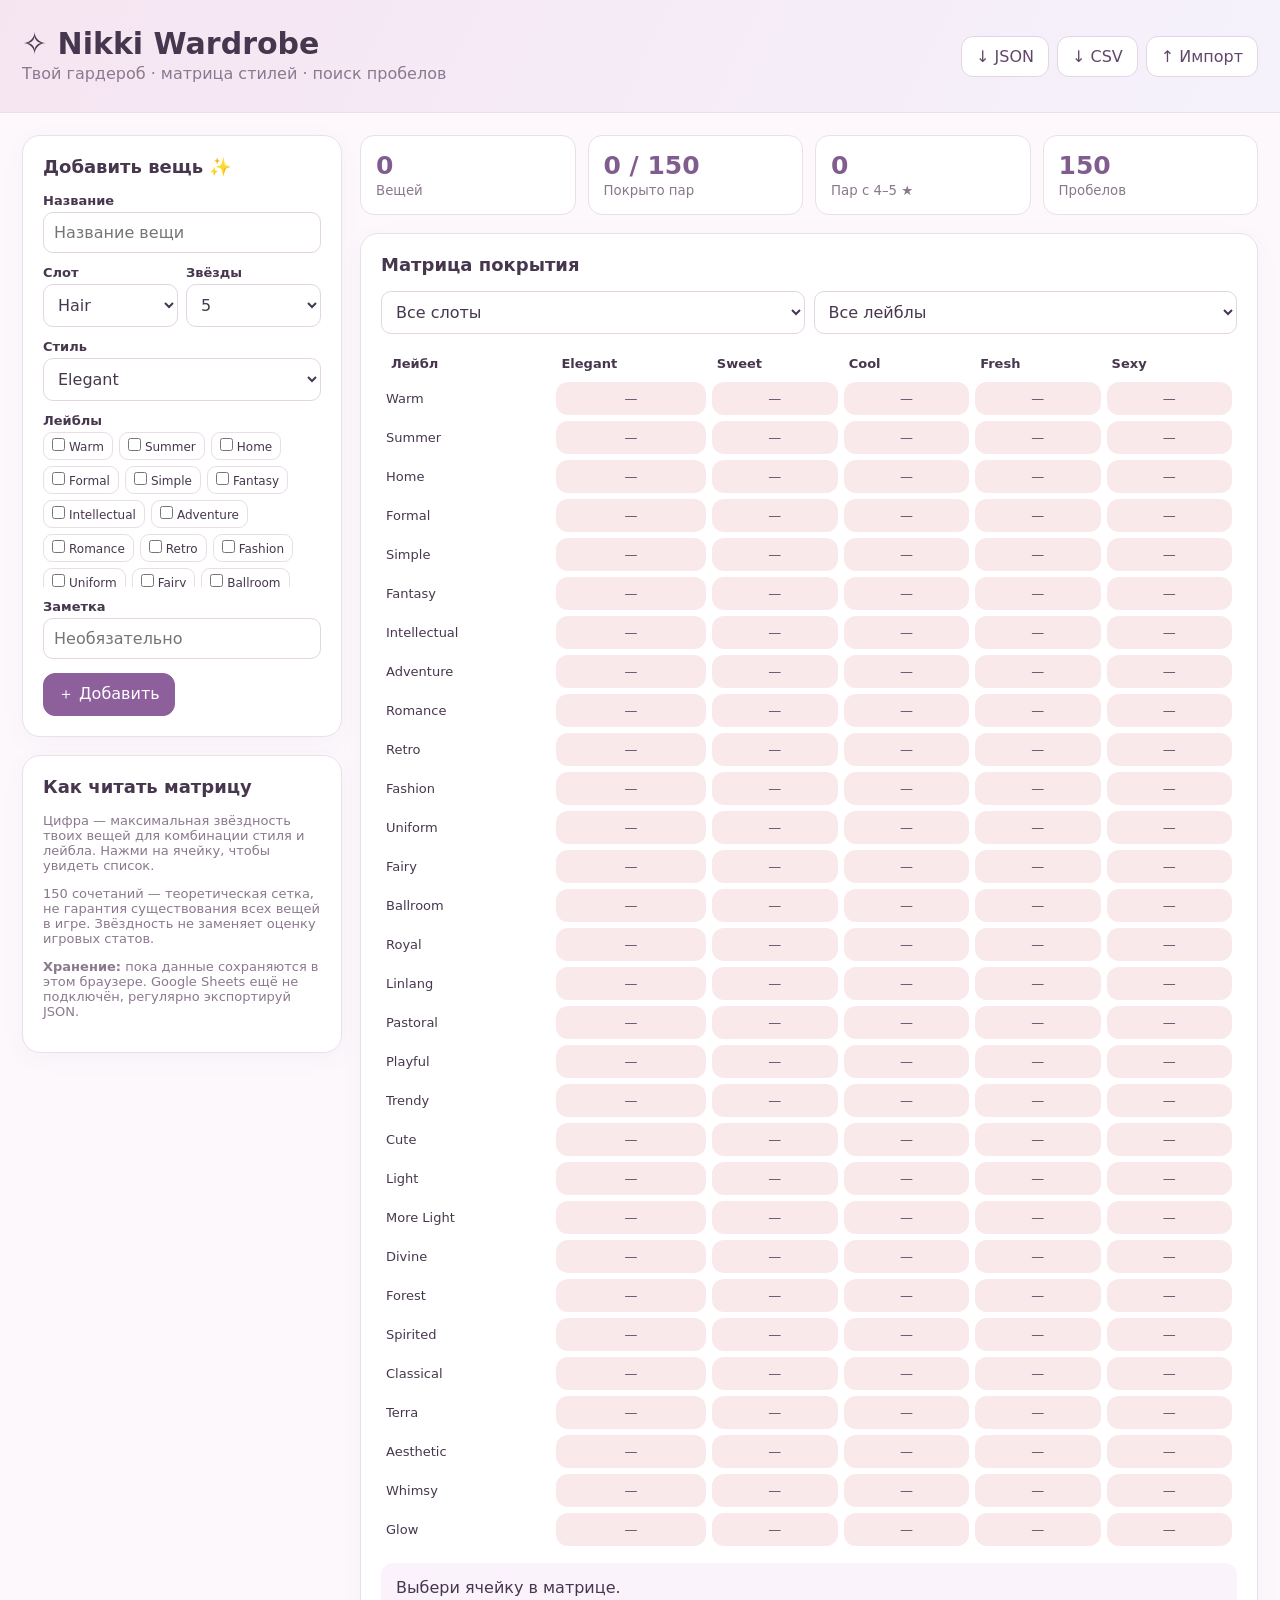
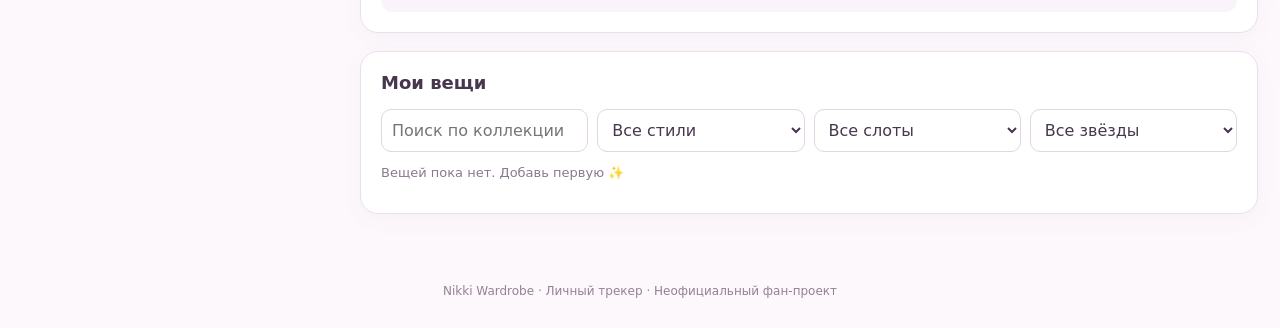
==== index.html @ 973f0a16 "Add Nikki Wardrobe collection tracker" ====
<!doctype html><html lang="ru"><head><meta charset="utf-8"><meta name="viewport" content="width=device-width,initial-scale=1"><title>Nikki Wardrobe</title><style>
:root{font-family:Inter,system-ui,sans-serif;color:#47374e;background:#fcf8fc}*{box-sizing:border-box}body{margin:0}header{padding:26px max(22px,calc((100% - 1240px)/2));background:linear-gradient(115deg,#f5e5f1,#f5f2fc);border-bottom:1px solid #ebdfe9;display:flex;align-items:center;justify-content:space-between;gap:16px;flex-wrap:wrap}h1{margin:0;font-size:30px}p{color:#8c788f}button,input,select,textarea{font:inherit}button{border:1px solid #e4d4e4;border-radius:12px;padding:10px 14px;background:white;color:#62466a;cursor:pointer}button:hover{background:#f9eafa}button.primary{background:#8d609c;color:white;border-color:#8d609c}button.warn{color:#b35a70}input,select,textarea{background:white;border:1px solid #e4d4e4;border-radius:10px;padding:10px;width:100%;color:#47374e}.layout{max-width:1280px;margin:auto;padding:22px;display:grid;grid-template-columns:320px 1fr;gap:18px}.panel{background:#fff;border:1px solid #ebdfe9;border-radius:18px;padding:20px;box-shadow:0 5px 24px #78567a0b;margin-bottom:18px}h2{font-size:18px;margin:0 0 16px}label.field{display:block;font-size:13px;font-weight:600;margin:12px 0 4px}.flex{display:flex;gap:8px;flex-wrap:wrap;align-items:center}.flex>*{flex:1}.tags{display:flex;flex-wrap:wrap;gap:6px;max-height:155px;overflow:auto}.tag{border:1px solid #eadde8;padding:5px 8px;border-radius:9px;font-size:12px;cursor:pointer}.tag:has(input:checked){background:#eddbef;border-color:#b67abf}.tag input{width:auto;margin:0 4px 0 0}.muted{color:#8b788e;font-size:13px}.stats{display:grid;grid-template-columns:repeat(4,1fr);gap:12px;margin-bottom:18px}.stat{background:white;border:1px solid #ebdfe9;border-radius:14px;padding:15px}.stat b{display:block;font-size:25px;color:#815d8f}.stat small{color:#8a788b}.toolbar{display:flex;gap:9px;flex-wrap:wrap;margin-bottom:12px}.toolbar select,.toolbar input{width:auto;flex:1;min-width:130px}.scroll{overflow:auto}.matrix{border-collapse:separate;border-spacing:4px;width:100%;font-size:13px}.matrix th{text-align:left;position:sticky;top:0;background:white;padding:6px}.matrix td:first-child{white-space:nowrap}.cell{display:block;width:100%;min-width:55px;padding:9px 5px;border:0;background:#fae9ea}.cell.weak{background:#ffedcc}.cell.four{background:#dcefe5}.cell.five{background:#b8e3ce}.cell:focus{outline:2px solid #9464aa}.entry{padding:12px 0;border-bottom:1px solid #f0e9f0;display:flex;justify-content:space-between;gap:10px}.entry b{display:block}.mini{display:inline-block;padding:3px 8px;background:#f5edf5;border-radius:6px;margin:3px 4px 0 0;font-size:12px}#details{padding:15px;border-radius:12px;background:#faf3fb;margin-top:12px}#notice{margin-left:12px;color:#8d609c}.actions{display:flex;gap:8px;flex-wrap:wrap}footer{padding:30px;text-align:center;color:#948195;font-size:12px}@media(max-width:830px){.layout{display:block}.stats{grid-template-columns:repeat(2,1fr)}header{padding:22px}}
</style></head><body><header><div><h1>✧ Nikki Wardrobe</h1><p style="margin:3px 0">Твой гардероб · матрица стилей · поиск пробелов</p></div><div class="actions"><button id="json">↓ JSON</button><button id="csv">↓ CSV</button><button id="import">↑ Импорт</button><input type="file" id="upload" accept=".json,.csv" hidden></div></header><div class="layout"><aside><section class="panel"><h2 id="formtitle">Добавить вещь ✨</h2><form id="form"><label class="field">Название</label><input id="name" required maxlength="100" placeholder="Название вещи"><div class="flex"><div><label class="field">Слот</label><select id="slot"></select></div><div><label class="field">Звёзды</label><select id="stars"><option>2</option><option>3</option><option>4</option><option selected>5</option></select></div></div><label class="field">Стиль</label><select id="style"></select><label class="field">Лейблы</label><div class="tags" id="tags"></div><label class="field">Заметка</label><input id="notes" placeholder="Необязательно"><div class="actions" style="margin-top:14px"><button type="submit" class="primary" id="submit">＋ Добавить</button><button type="button" id="cancel" hidden>Отмена</button></div></form></section><section class="panel"><h2>Как читать матрицу</h2><p class="muted">Цифра — максимальная звёздность твоих вещей для комбинации стиля и лейбла. Нажми на ячейку, чтобы увидеть список.</p><p class="muted">150 сочетаний — теоретическая сетка, не гарантия существования всех вещей в игре. Звёздность не заменяет оценку игровых статов.</p><p class="muted"><b>Хранение:</b> пока данные сохраняются в этом браузере. Google Sheets ещё не подключён, регулярно экспортируй JSON.</p></section></aside><main><div class="stats"><div class="stat"><b id="total">0</b><small>Вещей</small></div><div class="stat"><b id="covered">0 / 150</b><small>Покрыто пар</small></div><div class="stat"><b id="strong">0</b><small>Пар с 4–5 ★</small></div><div class="stat"><b id="missing">150</b><small>Пробелов</small></div></div><section class="panel"><h2>Матрица покрытия</h2><div class="toolbar"><select id="matrixslot"><option value="">Все слоты</option></select><select id="matrixfilter"><option value="all">Все лейблы</option><option value="missing">С пробелами</option><option value="covered">С покрытием</option></select></div><div class="scroll"><table class="matrix"><thead><tr><th>Лейбл</th><th>Elegant</th><th>Sweet</th><th>Cool</th><th>Fresh</th><th>Sexy</th></tr></thead><tbody id="matrix"></tbody></table></div><div id="details">Выбери ячейку в матрице.</div></section><section class="panel"><h2>Мои вещи</h2><div class="toolbar"><input id="query" placeholder="Поиск по коллекции"><select id="stylefilter"><option value="">Все стили</option></select><select id="slotfilter"><option value="">Все слоты</option></select><select id="starfilter"><option value="">Все звёзды</option><option>5</option><option>4</option><option>3</option><option>2</option></select></div><div id="entries"></div></section></main></div><footer>Nikki Wardrobe · Личный трекер · Неофициальный фан-проект</footer><script>
const STYLES=['Elegant','Sweet','Cool','Fresh','Sexy'];
const LABELS=['Warm','Summer','Home','Formal','Simple','Fantasy','Intellectual','Adventure','Romance','Retro','Fashion','Uniform','Fairy','Ballroom','Royal','Linlang','Pastoral','Playful','Trendy','Cute','Light','More Light','Divine','Forest','Spirited','Classical','Terra','Aesthetic','Whimsy','Glow'];
const SLOTS=['Hair','Dress','Top','Bottom','Outerwear','Socks','Shoes','Hair Accessories','Headwear','Earrings','Neckwear','Bracelets','Gloves','Choker','Other'];
const $=id=>document.getElementById(id);const esc=s=>String(s??'').replace(/[&<>"']/g,x=>({'&':'&amp;','<':'&lt;','>':'&gt;','"':'&quot;',"'":'&#39;'}[x]));
let items=[],edit=null;
try{const a=JSON.parse(localStorage.getItem('nikki-wardrobe-v1')||'[]');if(Array.isArray(a))items=a.filter(valid)}catch{}
function valid(x){return x&&typeof x.name==='string'&&STYLES.includes(x.style)&&SLOTS.includes(x.slot)&&[2,3,4,5].includes(+x.stars)&&Array.isArray(x.labels)}
function persist(){localStorage.setItem('nikki-wardrobe-v1',JSON.stringify(items));render()}
for(const id of ['style','stylefilter'])$(''+id).innerHTML+=(id==='stylefilter'?'':'')+STYLES.map(s=>'<option>'+s+'</option>').join('');
for(const id of ['slot','slotfilter','matrixslot'])$(id).innerHTML+=SLOTS.map(s=>'<option>'+s+'</option>').join('');
$('tags').innerHTML=LABELS.map(l=>'<label class="tag"><input type="checkbox" value="'+esc(l)+'">'+esc(l)+'</label>').join('');
function reset(){$('form').reset();edit=null;$('submit').textContent='＋ Добавить';$('cancel').hidden=true;$('formtitle').textContent='Добавить вещь ✨'}
$('form').onsubmit=e=>{e.preventDefault();const o={id:edit||crypto.randomUUID(),name:$('name').value.trim(),slot:$('slot').value,stars:+$('stars').value,style:$('style').value,labels:[...$('tags').querySelectorAll('input:checked')].map(x=>x.value),notes:$('notes').value.trim()};if(!o.name)return;if(edit)items=items.map(x=>x.id===edit?o:x);else items.push(o);reset();persist()};
$('cancel').onclick=reset;
function onEdit(id){const x=items.find(x=>x.id===id);if(!x)return;edit=id;$('name').value=x.name;$('slot').value=x.slot;$('stars').value=x.stars;$('style').value=x.style;$('notes').value=x.notes||'';$('tags').querySelectorAll('input').forEach(n=>n.checked=x.labels.includes(n.value));$('submit').textContent='✓ Сохранить';$('formtitle').textContent='Редактировать вещь';$('cancel').hidden=false;scrollTo({top:0,behavior:'smooth'})}
function onDel(id){const x=items.find(x=>x.id===id);if(x&&confirm('Удалить «'+x.name+'»?')){items=items.filter(y=>y.id!==id);persist()}}
function matches(l,s){return items.filter(x=>x.style===s&&x.labels.includes(l)&&(!$('matrixslot').value||x.slot===$('matrixslot').value))}
function score(l,s){return Math.max(0,...matches(l,s).map(x=>x.stars))}
function render(){const all=LABELS.flatMap(l=>STYLES.map(s=>score(l,s)));$('total').textContent=items.length;$('covered').textContent=all.filter(Boolean).length+' / 150';$('strong').textContent=all.filter(n=>n>=4).length;$('missing').textContent=all.filter(n=>!n).length;const f=$('matrixfilter').value;const labels=LABELS.filter(l=>f==='all'||STYLES.some(s=>f==='missing'?score(l,s)===0:score(l,s)>0));$('matrix').innerHTML=labels.map(l=>'<tr><td>'+l+'</td>'+STYLES.map(s=>{let n=score(l,s);return '<td><button class="cell '+(n===5?'five':n===4?'four':n?'weak':'')+'" data-l="'+l+'" data-s="'+s+'">'+(n||'—')+'</button></td>'}).join('')+'</tr>').join('');const q=$('query').value.toLowerCase(),sf=$('stylefilter').value,sl=$('slotfilter').value,st=$('starfilter').value;const found=items.filter(x=>(!q||[x.name,x.slot,x.style,...x.labels,x.notes||''].join(' ').toLowerCase().includes(q))&&(!sf||sf===x.style)&&(!sl||sl===x.slot)&&(!st||+st===x.stars));$('entries').innerHTML=found.length?found.slice().reverse().map(x=>'<div class="entry"><div><b>'+esc(x.name)+'</b><span class="muted">'+x.stars+'★ · '+esc(x.style)+' · '+esc(x.slot)+'</span><div>'+x.labels.map(l=>'<span class="mini">'+esc(l)+'</span>').join('')+'</div><small class="muted">'+esc(x.notes||'')+'</small></div><div class="actions"><button data-edit="'+esc(x.id)+'">✎</button><button class="warn" data-del="'+esc(x.id)+'">×</button></div></div>').join(''):'<p class="muted">Вещей пока нет. Добавь первую ✨</p>'}
$('matrix').onclick=e=>{const b=e.target.closest('[data-l]');if(!b)return;const a=matches(b.dataset.l,b.dataset.s);$('details').innerHTML='<b>'+esc(b.dataset.s)+' + '+esc(b.dataset.l)+'</b><p class="muted">'+(a.length?a.length+' вещей':'Нет вещей с таким сочетанием')+'</p>'+a.map(x=>'<div>'+esc(x.name)+' — '+x.stars+'★ · '+esc(x.slot)+'</div>').join('')};
$('entries').onclick=e=>{const b=e.target.closest('button');if(!b)return;if(b.dataset.edit)onEdit(b.dataset.edit);if(b.dataset.del)onDel(b.dataset.del)};
['matrixslot','matrixfilter','stylefilter','slotfilter','starfilter','query'].forEach(id=>$(id).addEventListener(id==='query'?'input':'change',render));
function download(name,text,type){const u=URL.createObjectURL(new Blob([text],{type}));const a=document.createElement('a');a.href=u;a.download=name;a.click();setTimeout(()=>URL.revokeObjectURL(u),2000)}
$('json').onclick=()=>download('nikki-wardrobe.json',JSON.stringify({format:'nikki-wardrobe-v1',items},null,2),'application/json');
$('csv').onclick=()=>{const quote=x=>'"'+String(x??'').replace(/"/g,'""')+'"';download('nikki-wardrobe.csv','\ufeff'+[['name','slot','stars','style','labels','notes'],...items.map(x=>[x.name,x.slot,x.stars,x.style,x.labels.join('|'),x.notes])].map(r=>r.map(quote).join(',')).join('\r\n'),'text/csv')};
$('import').onclick=()=>$('upload').click();$('upload').onchange=async e=>{const file=e.target.files[0];if(!file)return;try{const t=await file.text();let a;if(file.name.endsWith('.json')){const o=JSON.parse(t);a=Array.isArray(o)?o:o.items}else{throw Error('Для восстановления используй JSON (CSV предназначен для просмотра в таблицах)')}if(!Array.isArray(a)||!a.every(valid))throw Error('Некорректный формат');if(confirm('Заменить текущую коллекцию ('+items.length+' вещей) на '+a.length+' вещей?')){items=a;persist()}}catch(err){alert(err.message)}e.target.value=''};render();
</script></body></html>
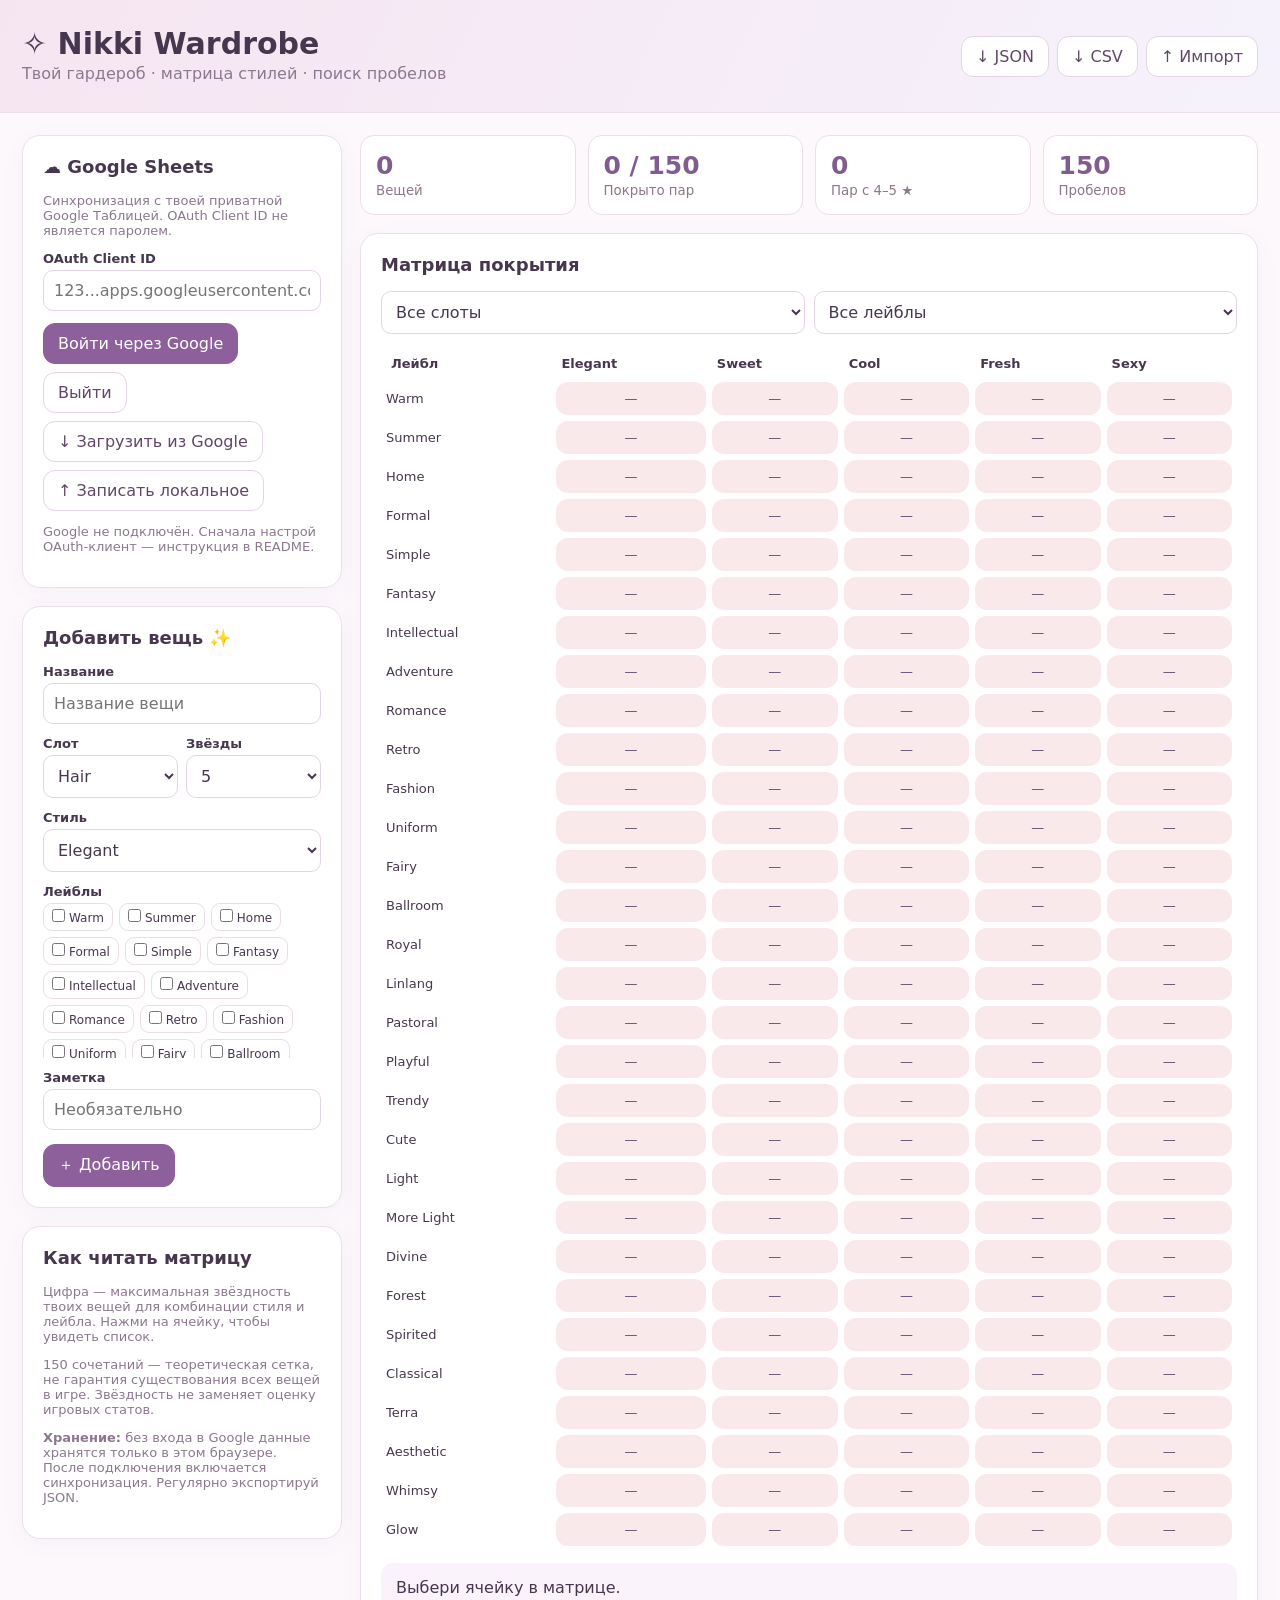
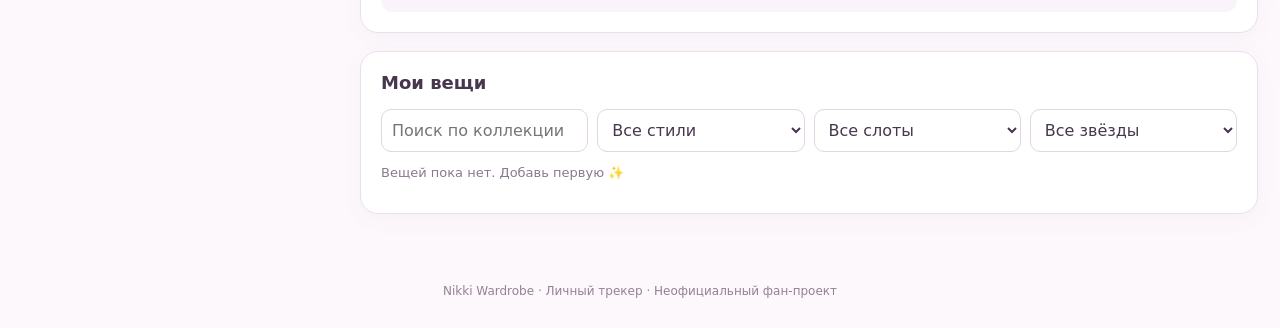
==== commit 6a6492dc: "Add Google sign-in controls and automatic sync trigger" ====
--- a/index.html
+++ b/index.html
@@ -1,6 +1,6 @@
 <!doctype html><html lang="ru"><head><meta charset="utf-8"><meta name="viewport" content="width=device-width,initial-scale=1"><title>Nikki Wardrobe</title><style>
 :root{font-family:Inter,system-ui,sans-serif;color:#47374e;background:#fcf8fc}*{box-sizing:border-box}body{margin:0}header{padding:26px max(22px,calc((100% - 1240px)/2));background:linear-gradient(115deg,#f5e5f1,#f5f2fc);border-bottom:1px solid #ebdfe9;display:flex;align-items:center;justify-content:space-between;gap:16px;flex-wrap:wrap}h1{margin:0;font-size:30px}p{color:#8c788f}button,input,select,textarea{font:inherit}button{border:1px solid #e4d4e4;border-radius:12px;padding:10px 14px;background:white;color:#62466a;cursor:pointer}button:hover{background:#f9eafa}button.primary{background:#8d609c;color:white;border-color:#8d609c}button.warn{color:#b35a70}input,select,textarea{background:white;border:1px solid #e4d4e4;border-radius:10px;padding:10px;width:100%;color:#47374e}.layout{max-width:1280px;margin:auto;padding:22px;display:grid;grid-template-columns:320px 1fr;gap:18px}.panel{background:#fff;border:1px solid #ebdfe9;border-radius:18px;padding:20px;box-shadow:0 5px 24px #78567a0b;margin-bottom:18px}h2{font-size:18px;margin:0 0 16px}label.field{display:block;font-size:13px;font-weight:600;margin:12px 0 4px}.flex{display:flex;gap:8px;flex-wrap:wrap;align-items:center}.flex>*{flex:1}.tags{display:flex;flex-wrap:wrap;gap:6px;max-height:155px;overflow:auto}.tag{border:1px solid #eadde8;padding:5px 8px;border-radius:9px;font-size:12px;cursor:pointer}.tag:has(input:checked){background:#eddbef;border-color:#b67abf}.tag input{width:auto;margin:0 4px 0 0}.muted{color:#8b788e;font-size:13px}.stats{display:grid;grid-template-columns:repeat(4,1fr);gap:12px;margin-bottom:18px}.stat{background:white;border:1px solid #ebdfe9;border-radius:14px;padding:15px}.stat b{display:block;font-size:25px;color:#815d8f}.stat small{color:#8a788b}.toolbar{display:flex;gap:9px;flex-wrap:wrap;margin-bottom:12px}.toolbar select,.toolbar input{width:auto;flex:1;min-width:130px}.scroll{overflow:auto}.matrix{border-collapse:separate;border-spacing:4px;width:100%;font-size:13px}.matrix th{text-align:left;position:sticky;top:0;background:white;padding:6px}.matrix td:first-child{white-space:nowrap}.cell{display:block;width:100%;min-width:55px;padding:9px 5px;border:0;background:#fae9ea}.cell.weak{background:#ffedcc}.cell.four{background:#dcefe5}.cell.five{background:#b8e3ce}.cell:focus{outline:2px solid #9464aa}.entry{padding:12px 0;border-bottom:1px solid #f0e9f0;display:flex;justify-content:space-between;gap:10px}.entry b{display:block}.mini{display:inline-block;padding:3px 8px;background:#f5edf5;border-radius:6px;margin:3px 4px 0 0;font-size:12px}#details{padding:15px;border-radius:12px;background:#faf3fb;margin-top:12px}#notice{margin-left:12px;color:#8d609c}.actions{display:flex;gap:8px;flex-wrap:wrap}footer{padding:30px;text-align:center;color:#948195;font-size:12px}@media(max-width:830px){.layout{display:block}.stats{grid-template-columns:repeat(2,1fr)}header{padding:22px}}
-</style></head><body><header><div><h1>✧ Nikki Wardrobe</h1><p style="margin:3px 0">Твой гардероб · матрица стилей · поиск пробелов</p></div><div class="actions"><button id="json">↓ JSON</button><button id="csv">↓ CSV</button><button id="import">↑ Импорт</button><input type="file" id="upload" accept=".json,.csv" hidden></div></header><div class="layout"><aside><section class="panel"><h2 id="formtitle">Добавить вещь ✨</h2><form id="form"><label class="field">Название</label><input id="name" required maxlength="100" placeholder="Название вещи"><div class="flex"><div><label class="field">Слот</label><select id="slot"></select></div><div><label class="field">Звёзды</label><select id="stars"><option>2</option><option>3</option><option>4</option><option selected>5</option></select></div></div><label class="field">Стиль</label><select id="style"></select><label class="field">Лейблы</label><div class="tags" id="tags"></div><label class="field">Заметка</label><input id="notes" placeholder="Необязательно"><div class="actions" style="margin-top:14px"><button type="submit" class="primary" id="submit">＋ Добавить</button><button type="button" id="cancel" hidden>Отмена</button></div></form></section><section class="panel"><h2>Как читать матрицу</h2><p class="muted">Цифра — максимальная звёздность твоих вещей для комбинации стиля и лейбла. Нажми на ячейку, чтобы увидеть список.</p><p class="muted">150 сочетаний — теоретическая сетка, не гарантия существования всех вещей в игре. Звёздность не заменяет оценку игровых статов.</p><p class="muted"><b>Хранение:</b> пока данные сохраняются в этом браузере. Google Sheets ещё не подключён, регулярно экспортируй JSON.</p></section></aside><main><div class="stats"><div class="stat"><b id="total">0</b><small>Вещей</small></div><div class="stat"><b id="covered">0 / 150</b><small>Покрыто пар</small></div><div class="stat"><b id="strong">0</b><small>Пар с 4–5 ★</small></div><div class="stat"><b id="missing">150</b><small>Пробелов</small></div></div><section class="panel"><h2>Матрица покрытия</h2><div class="toolbar"><select id="matrixslot"><option value="">Все слоты</option></select><select id="matrixfilter"><option value="all">Все лейблы</option><option value="missing">С пробелами</option><option value="covered">С покрытием</option></select></div><div class="scroll"><table class="matrix"><thead><tr><th>Лейбл</th><th>Elegant</th><th>Sweet</th><th>Cool</th><th>Fresh</th><th>Sexy</th></tr></thead><tbody id="matrix"></tbody></table></div><div id="details">Выбери ячейку в матрице.</div></section><section class="panel"><h2>Мои вещи</h2><div class="toolbar"><input id="query" placeholder="Поиск по коллекции"><select id="stylefilter"><option value="">Все стили</option></select><select id="slotfilter"><option value="">Все слоты</option></select><select id="starfilter"><option value="">Все звёзды</option><option>5</option><option>4</option><option>3</option><option>2</option></select></div><div id="entries"></div></section></main></div><footer>Nikki Wardrobe · Личный трекер · Неофициальный фан-проект</footer><script>
+</style></head><body><header><div><h1>✧ Nikki Wardrobe</h1><p style="margin:3px 0">Твой гардероб · матрица стилей · поиск пробелов</p></div><div class="actions"><button id="json">↓ JSON</button><button id="csv">↓ CSV</button><button id="import">↑ Импорт</button><input type="file" id="upload" accept=".json,.csv" hidden></div></header><div class="layout"><aside><section class="panel" id="cloud-panel"><h2>☁️ Google Sheets</h2><p class="muted">Синхронизация с твоей приватной Google Таблицей. OAuth Client ID не является паролем.</p><label class="field" for="cloud-client">OAuth Client ID</label><input id="cloud-client" placeholder="123...apps.googleusercontent.com" autocomplete="off"><div class="actions" style="margin-top:12px"><button class="primary" type="button" id="cloud-connect">Войти через Google</button><button type="button" id="cloud-signout" disabled>Выйти</button></div><div class="actions" style="margin-top:8px"><button type="button" id="cloud-reload" disabled>↓ Загрузить из Google</button><button type="button" id="cloud-upload" disabled>↑ Записать локальное</button></div><p class="muted" id="cloud-status" role="status" aria-live="polite">Google не подключён. Сначала настрой OAuth-клиент — инструкция в README.</p></section><section class="panel"><h2 id="formtitle">Добавить вещь ✨</h2><form id="form"><label class="field">Название</label><input id="name" required maxlength="100" placeholder="Название вещи"><div class="flex"><div><label class="field">Слот</label><select id="slot"></select></div><div><label class="field">Звёзды</label><select id="stars"><option>2</option><option>3</option><option>4</option><option selected>5</option></select></div></div><label class="field">Стиль</label><select id="style"></select><label class="field">Лейблы</label><div class="tags" id="tags"></div><label class="field">Заметка</label><input id="notes" placeholder="Необязательно"><div class="actions" style="margin-top:14px"><button type="submit" class="primary" id="submit">＋ Добавить</button><button type="button" id="cancel" hidden>Отмена</button></div></form></section><section class="panel"><h2>Как читать матрицу</h2><p class="muted">Цифра — максимальная звёздность твоих вещей для комбинации стиля и лейбла. Нажми на ячейку, чтобы увидеть список.</p><p class="muted">150 сочетаний — теоретическая сетка, не гарантия существования всех вещей в игре. Звёздность не заменяет оценку игровых статов.</p><p class="muted"><b>Хранение:</b> без входа в Google данные хранятся только в этом браузере. После подключения включается синхронизация. Регулярно экспортируй JSON.</p></section></aside><main><div class="stats"><div class="stat"><b id="total">0</b><small>Вещей</small></div><div class="stat"><b id="covered">0 / 150</b><small>Покрыто пар</small></div><div class="stat"><b id="strong">0</b><small>Пар с 4–5 ★</small></div><div class="stat"><b id="missing">150</b><small>Пробелов</small></div></div><section class="panel"><h2>Матрица покрытия</h2><div class="toolbar"><select id="matrixslot"><option value="">Все слоты</option></select><select id="matrixfilter"><option value="all">Все лейблы</option><option value="missing">С пробелами</option><option value="covered">С покрытием</option></select></div><div class="scroll"><table class="matrix"><thead><tr><th>Лейбл</th><th>Elegant</th><th>Sweet</th><th>Cool</th><th>Fresh</th><th>Sexy</th></tr></thead><tbody id="matrix"></tbody></table></div><div id="details">Выбери ячейку в матрице.</div></section><section class="panel"><h2>Мои вещи</h2><div class="toolbar"><input id="query" placeholder="Поиск по коллекции"><select id="stylefilter"><option value="">Все стили</option></select><select id="slotfilter"><option value="">Все слоты</option></select><select id="starfilter"><option value="">Все звёзды</option><option>5</option><option>4</option><option>3</option><option>2</option></select></div><div id="entries"></div></section></main></div><footer>Nikki Wardrobe · Личный трекер · Неофициальный фан-проект</footer><script>
 const STYLES=['Elegant','Sweet','Cool','Fresh','Sexy'];
 const LABELS=['Warm','Summer','Home','Formal','Simple','Fantasy','Intellectual','Adventure','Romance','Retro','Fashion','Uniform','Fairy','Ballroom','Royal','Linlang','Pastoral','Playful','Trendy','Cute','Light','More Light','Divine','Forest','Spirited','Classical','Terra','Aesthetic','Whimsy','Glow'];
 const SLOTS=['Hair','Dress','Top','Bottom','Outerwear','Socks','Shoes','Hair Accessories','Headwear','Earrings','Neckwear','Bracelets','Gloves','Choker','Other'];
@@ -8,7 +8,7 @@
 let items=[],edit=null;
 try{const a=JSON.parse(localStorage.getItem('nikki-wardrobe-v1')||'[]');if(Array.isArray(a))items=a.filter(valid)}catch{}
 function valid(x){return x&&typeof x.name==='string'&&STYLES.includes(x.style)&&SLOTS.includes(x.slot)&&[2,3,4,5].includes(+x.stars)&&Array.isArray(x.labels)}
-function persist(){localStorage.setItem('nikki-wardrobe-v1',JSON.stringify(items));render()}
+function persist(){localStorage.setItem('nikki-wardrobe-v1',JSON.stringify(items));render();window.onWardrobeChanged?.()}
 for(const id of ['style','stylefilter'])$(''+id).innerHTML+=(id==='stylefilter'?'':'')+STYLES.map(s=>'<option>'+s+'</option>').join('');
 for(const id of ['slot','slotfilter','matrixslot'])$(id).innerHTML+=SLOTS.map(s=>'<option>'+s+'</option>').join('');
 $('tags').innerHTML=LABELS.map(l=>'<label class="tag"><input type="checkbox" value="'+esc(l)+'">'+esc(l)+'</label>').join('');
@@ -27,4 +27,4 @@
 $('json').onclick=()=>download('nikki-wardrobe.json',JSON.stringify({format:'nikki-wardrobe-v1',items},null,2),'application/json');
 $('csv').onclick=()=>{const quote=x=>'"'+String(x??'').replace(/"/g,'""')+'"';download('nikki-wardrobe.csv','\ufeff'+[['name','slot','stars','style','labels','notes'],...items.map(x=>[x.name,x.slot,x.stars,x.style,x.labels.join('|'),x.notes])].map(r=>r.map(quote).join(',')).join('\r\n'),'text/csv')};
 $('import').onclick=()=>$('upload').click();$('upload').onchange=async e=>{const file=e.target.files[0];if(!file)return;try{const t=await file.text();let a;if(file.name.endsWith('.json')){const o=JSON.parse(t);a=Array.isArray(o)?o:o.items}else{throw Error('Для восстановления используй JSON (CSV предназначен для просмотра в таблицах)')}if(!Array.isArray(a)||!a.every(valid))throw Error('Некорректный формат');if(confirm('Заменить текущую коллекцию ('+items.length+' вещей) на '+a.length+' вещей?')){items=a;persist()}}catch(err){alert(err.message)}e.target.value=''};render();
-</script></body></html>+</script><script src="https://accounts.google.com/gsi/client" async defer></script><script src="cloud-sync.js" defer></script></body></html>
